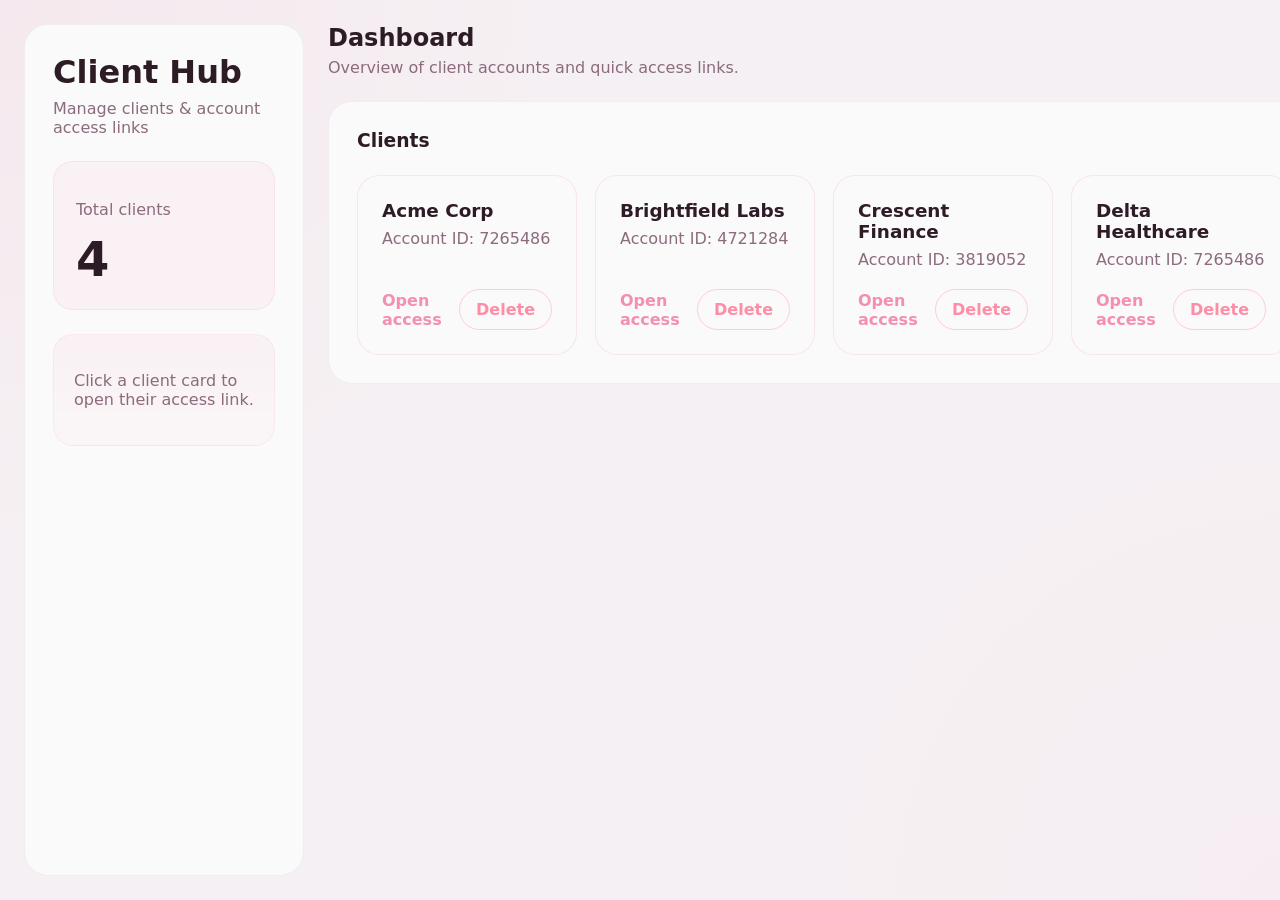
==== index.html @ 3ed431f4 "initial dashbord" ====
<!DOCTYPE html>
<html lang="en">
<head>
  <meta charset="UTF-8" />
  <meta name="viewport" content="width=device-width, initial-scale=1.0" />
  <title>Client Dashboard</title>
  <link rel="stylesheet" href="styles.css" />
</head>
<body>
  <div class="app-shell">
    <aside class="sidebar">
      <div class="brand">
        <h1>Client Hub</h1>
        <p>Manage clients & account access links</p>
      </div>
      <div class="stats-card">
        <p class="label">Total clients</p>
        <h2 id="client-count">0</h2>
      </div>
      <div class="notice">
        <p>Click a client card to open their access link.</p>
      </div>
    </aside>

    <main class="main-content">
      <header class="topbar">
        <div>
          <h2>Dashboard</h2>
          <p>Overview of client accounts and quick access links.</p>
        </div>
        <button id="add-client-btn">+ Add client</button>
      </header>

      <section class="section">
        <div class="section-heading">
          <h3>Clients</h3>
          <span id="client-status">Loading clients…</span>
        </div>
        <div id="client-grid" class="client-grid"></div>
      </section>
    </main>
  </div>

  <div id="modal" class="modal hidden">
    <div class="modal-panel">
      <button id="modal-close" class="close-btn">×</button>
      <h3>Add new client</h3>
      <form id="client-form">
        <label>
          Client name
          <input type="text" id="client-name" placeholder="e.g. Acme Corp" required />
        </label>
        <label>
          Account ID
          <input type="text" id="account-id" placeholder="e.g. 7265486" required />
        </label>
        <button type="submit" class="primary-btn">Save client</button>
      </form>
    </div>
  </div>

  <script src="script.js"></script>
</body>
</html>
---- styles.css ----
:root {
  color-scheme: light;
  --bg: #f5f0f3;
  --surface: #fafafa;
  --surface-2: #f0e8ec;
  --text: #2d1b26;
  --muted: #8b6b7d;
  --accent: #f48fb1;
  --accent-soft: rgba(244, 143, 177, 0.18);
  --danger: #ff8da6;
  --radius: 24px;
}

* {
  box-sizing: border-box;
}

html, body {
  margin: 0;
  min-height: 100%;
  font-family: Inter, system-ui, -apple-system, BlinkMacSystemFont, "Segoe UI", sans-serif;
  background: radial-gradient(circle at top left, rgba(244, 143, 177, 0.08), transparent 35%),
              radial-gradient(circle at bottom right, rgba(255, 186, 213, 0.05), transparent 30%),
              var(--bg);
  color: var(--text);
}

button, input {
  font: inherit;
}

button {
  border: none;
  cursor: pointer;
}

.app-shell {
  display: grid;
  grid-template-columns: 280px 1fr;
  min-height: 100vh;
  gap: 24px;
  padding: 24px;
}

.sidebar {
  background: rgba(250, 250, 250, 0.98);
  border: 1px solid rgba(0,0,0,0.05);
  border-radius: var(--radius);
  padding: 28px;
  display: flex;
  flex-direction: column;
  gap: 24px;
}

.brand h1 {
  margin: 0 0 8px;
  font-size: clamp(2rem, 2.4vw, 2.6rem);
}

.brand p {
  margin: 0;
  color: var(--muted);
}

.stats-card {
  background: rgba(244,143,177,0.08);
  border: 1px solid rgba(244,143,177,0.15);
  border-radius: 20px;
  padding: 22px;
}

.label {
  color: var(--muted);
  margin-bottom: 12px;
  display: block;
}

.stats-card h2 {
  margin: 0;
  font-size: 3rem;
}

.notice {
  background: linear-gradient(180deg, rgba(244,143,177,0.08), rgba(255,186,213,0.06));
  border: 1px solid rgba(244,143,177,0.12);
  padding: 20px;
  border-radius: 20px;
  color: var(--muted);
}

.main-content {
  display: flex;
  flex-direction: column;
  gap: 24px;
}

.topbar {
  display: flex;
  justify-content: space-between;
  align-items: center;
  gap: 16px;
}

.topbar h2 {
  margin: 0;
}

.topbar p {
  margin: 6px 0 0;
  color: var(--muted);
}

.primary-btn {
  background: var(--accent);
  color: white;
  padding: 14px 22px;
  border-radius: 999px;
  transition: transform 0.18s ease, box-shadow 0.18s ease;
}

.primary-btn:hover {
  transform: translateY(-1px);
  box-shadow: 0 18px 45px rgba(244,143,177,0.2);
}

.section {
  background: rgba(250, 250, 250, 0.98);
  border-radius: var(--radius);
  padding: 28px;
  border: 1px solid rgba(0,0,0,0.05);
}

.section-heading {
  display: flex;
  justify-content: space-between;
  align-items: center;
  gap: 16px;
  margin-bottom: 24px;
}

.section-heading h3 {
  margin: 0;
}

.client-grid {
  display: grid;
  grid-template-columns: repeat(5, minmax(220px, 1fr));
  gap: 18px;
}

.client-card {
  background: rgba(250,250,250,0.95);
  border: 1px solid rgba(244,143,177,0.2);
  border-radius: 22px;
  padding: 24px;
  min-height: 180px;
  display: flex;
  flex-direction: column;
  justify-content: space-between;
  transition: transform 0.18s ease, border-color 0.18s ease, background 0.18s ease;
}

.client-card:hover {
  transform: translateY(-4px);
  border-color: rgba(244,143,177,0.5);
  background: rgba(244,143,177,0.05);
}

.card-top {
  display: flex;
  justify-content: space-between;
  gap: 12px;
  align-items: flex-start;
}

.badge {
  color: white;
  background: rgba(255,255,255,0.08);
  padding: 8px 12px;
  border-radius: 999px;
  font-size: 0.82rem;
}

.client-name {
  margin: 0;
  font-size: 1.15rem;
}

.account-id {
  color: var(--muted);
  margin: 8px 0 0;
}

.card-footer {
  display: flex;
  justify-content: space-between;
  align-items: center;
  gap: 12px;
  margin-top: 20px;
}

.link-btn {
  color: var(--accent);
  text-decoration: none;
  font-weight: 600;
}

.delete-btn {
  background: transparent;
  color: var(--danger);
  border: 1px solid rgba(255,141,166,0.4);
  border-radius: 999px;
  padding: 10px 16px;
  font-weight: 600;
  transition: transform 0.18s ease, background 0.18s ease;
}

.delete-btn:hover {
  background: rgba(255,141,166,0.15);
  transform: translateY(-1px);
}

.link-btn:hover {
  text-decoration: underline;
}

@media (max-width: 900px) {
  .app-shell {
    grid-template-columns: 1fr;
  }
}

.modal {
  position: fixed;
  inset: 0;
  background: rgba(0, 0, 0, 0.55);
  display: grid;
  place-items: center;
  padding: 20px;
}

.hidden {
  display: none;
}

.modal-panel {
  width: min(520px, 100%);
  background: #fafafa;
  border-radius: 26px;
  border: 1px solid rgba(0,0,0,0.08);
  padding: 28px;
  box-shadow: 0 24px 90px rgba(0, 0, 0, 0.15);
}

.close-btn {
  background: transparent;
  color: var(--muted);
  font-size: 1.6rem;
  position: absolute;
  top: 18px;
  right: 18px;
}

#client-form {
  display: grid;
  gap: 16px;
  margin-top: 18px;
}

label {
  display: grid;
  gap: 8px;
  color: var(--muted);
}

input {
  background: rgba(244,143,177,0.03);
  border: 1px solid rgba(244,143,177,0.2);
  border-radius: 16px;
  color: var(--text);
  padding: 14px 16px;
}

input:focus {
  outline: 2px solid rgba(244,143,177,0.4);
}
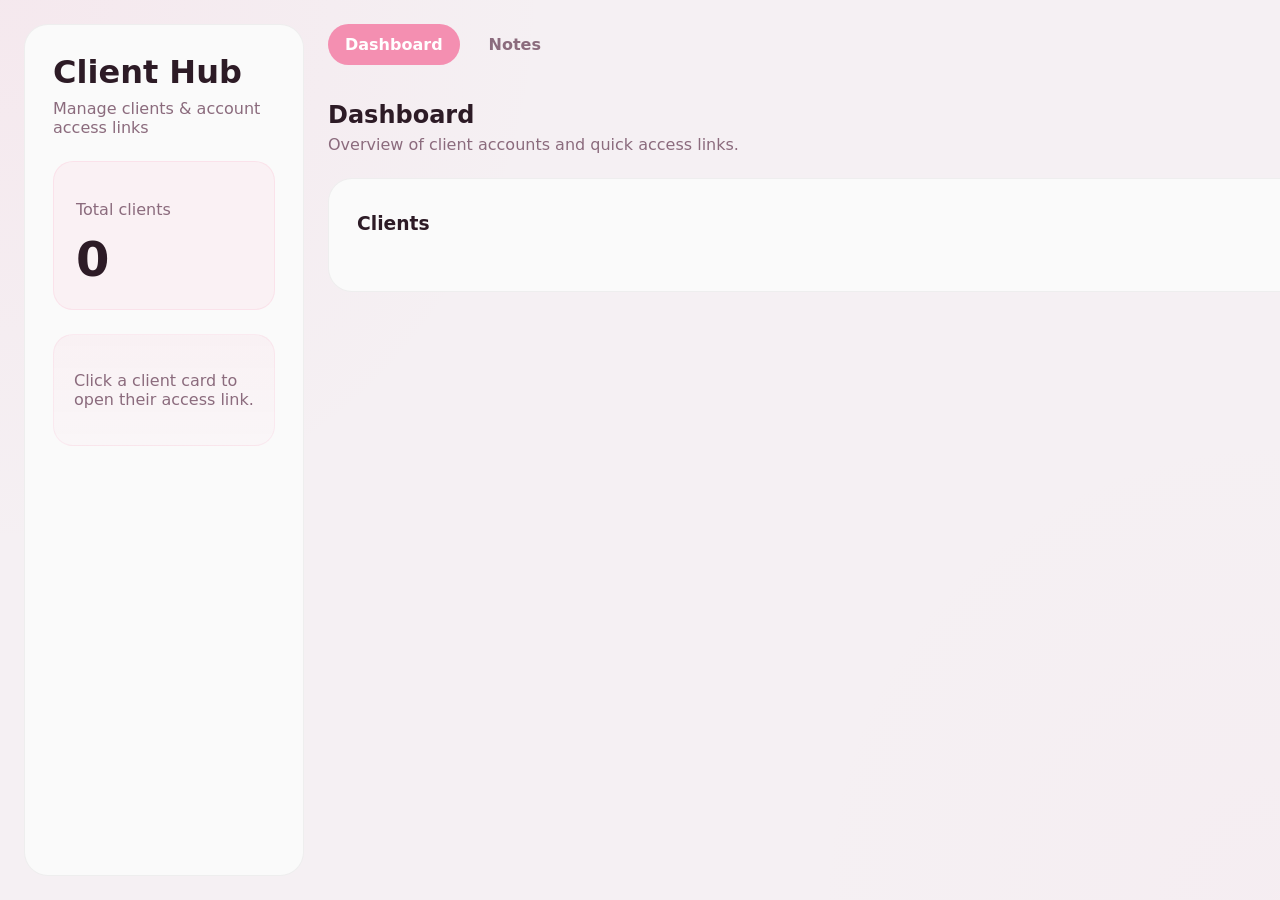
==== commit 38b80e71: "Added DB, Notes page" ====
--- a/index.html
+++ b/index.html
@@ -23,18 +23,22 @@
     </aside>
 
     <main class="main-content">
+      <nav class="top-nav" role="navigation" aria-label="Main">
+        <a href="index.html" class="tab active">Dashboard</a>
+        <a href="notes.html" class="tab">Notes</a>
+      </nav>
       <header class="topbar">
         <div>
           <h2>Dashboard</h2>
           <p>Overview of client accounts and quick access links.</p>
         </div>
-        <button id="add-client-btn">+ Add client</button>
+        <button id="add-client-btn" class="primary-btn">+ Add client</button>
       </header>
 
       <section class="section">
         <div class="section-heading">
           <h3>Clients</h3>
-          <span id="client-status">Loading clients…</span>
+          <span id="client-status" class="muted-chip">Loading clients…</span>
         </div>
         <div id="client-grid" class="client-grid"></div>
       </section>
@@ -42,9 +46,9 @@
   </div>
 
   <div id="modal" class="modal hidden">
-    <div class="modal-panel">
+      <div class="modal-panel">
       <button id="modal-close" class="close-btn">×</button>
-      <h3>Add new client</h3>
+      <h3 id="modal-title">Add new client</h3>
       <form id="client-form">
         <label>
           Client name
@@ -54,6 +58,17 @@
           Account ID
           <input type="text" id="account-id" placeholder="e.g. 7265486" required />
         </label>
+        <label>
+          Region
+          <select id="client-region">
+            <option value="">Unassigned</option>
+            <option value="SEA">SEA</option>
+            <option value="AU">AU</option>
+            <option value="APAC">APAC</option>
+            <option value="NA">NA</option>
+            <option value="EU">EU</option>
+          </select>
+        </label>
         <button type="submit" class="primary-btn">Save client</button>
       </form>
     </div>
--- a/styles.css
+++ b/styles.css
@@ -101,6 +101,148 @@
   gap: 16px;
 }
 
+.topbar-actions {
+  display: flex;
+  align-items: center;
+  gap: 12px;
+  position: relative;
+}
+
+
+.secondary-btn {
+  background: var(--surface);
+  color: var(--accent);
+  padding: 12px 18px;
+  border-radius: 999px;
+  border: 1px solid rgba(244,143,177,0.18);
+  font-weight: 700;
+  transition: background 0.15s ease, transform 0.12s ease, box-shadow 0.12s ease;
+}
+
+.secondary-btn:hover {
+  background: var(--accent-soft);
+  box-shadow: 0 8px 28px rgba(244,143,177,0.08);
+  transform: translateY(-1px);
+}
+
+.topbar-actions .active {
+  box-shadow: 0 6px 18px rgba(244,143,177,0.12);
+  border-color: rgba(244,143,177,0.18);
+}
+
+.filter-panel {
+  position: absolute;
+  right: 0;
+  top: calc(100% + 10px);
+  background: #fff;
+  border: 1px solid rgba(0,0,0,0.06);
+  border-radius: 14px;
+  padding: 12px;
+  width: 220px;
+  box-shadow: 0 12px 36px rgba(10,10,10,0.08);
+  z-index: 30;
+  display: flex;
+  flex-direction: column;
+  gap: 10px;
+}
+
+.filter-panel select {
+  width: 100%;
+  padding: 10px 12px;
+  border-radius: 12px;
+  border: 1px solid rgba(244,143,177,0.12);
+  background: linear-gradient(180deg, rgba(244,143,177,0.03), rgba(244,143,177,0.01));
+  -webkit-appearance: none;
+  appearance: none;
+  font: inherit;
+  color: var(--text);
+  background-image: linear-gradient(45deg, transparent 50%, var(--muted) 50%), linear-gradient(135deg, var(--muted) 50%, transparent 50%);
+  background-position: calc(100% - 18px) calc(1em + 2px), calc(100% - 13px) calc(1em + 2px);
+  background-size: 6px 6px, 6px 6px;
+  background-repeat: no-repeat;
+}
+  background-image: linear-gradient(45deg, transparent 50%, var(--muted) 50%), linear-gradient(135deg, var(--muted) 50%, transparent 50%);
+  background-position: calc(100% - 18px) calc(1em + 2px), calc(100% - 13px) calc(1em + 2px);
+  background-size: 6px 6px, 6px 6px;
+  background-repeat: no-repeat;
+}
+
+.filter-actions {
+  display: flex;
+  gap: 8px;
+  justify-content: flex-end;
+}
+
+@media (max-width: 700px) {
+  .filter-panel {
+    right: 8px;
+    left: 8px;
+    width: auto;
+  }
+}
+
+/* Top tabbed navigation */
+.top-nav {
+  display: flex;
+  gap: 12px;
+  align-items: center;
+  margin-bottom: 12px;
+}
+.top-nav .tab {
+  display: inline-block;
+  padding: 10px 16px;
+  border-radius: 999px;
+  background: transparent;
+  color: var(--muted);
+  text-decoration: none;
+  font-weight: 600;
+  border: 1px solid transparent;
+  transition: background 0.18s ease, color 0.18s ease, transform 0.12s ease;
+}
+.top-nav .tab:hover {
+  transform: translateY(-1px);
+}
+.top-nav .tab.active {
+  background: var(--accent);
+  color: white;
+  border-color: rgba(244,143,177,0.18);
+}
+
+/* Notes table styling */
+.notes-table {
+  width: 100%;
+  border-collapse: collapse;
+  background: rgba(250,250,250,0.95);
+  border-radius: 12px;
+  overflow: hidden;
+}
+.notes-table thead th {
+  text-align: left;
+  padding: 12px 16px;
+  background: rgba(244,143,177,0.04);
+  color: var(--muted);
+  font-weight: 700;
+  border-bottom: 1px solid rgba(0,0,0,0.04);
+}
+.notes-table td {
+  padding: 12px 16px;
+  vertical-align: top;
+  border-bottom: 1px solid rgba(0,0,0,0.03);
+}
+.notes-input {
+  width: 100%;
+  min-height: 80px;
+  padding: 10px 12px;
+  border-radius: 10px;
+  border: 1px solid rgba(244,143,177,0.12);
+  resize: vertical;
+  font: inherit;
+}
+.notes-table .primary-btn, .notes-table .delete-btn {
+  padding: 8px 12px;
+  font-size: 0.95rem;
+}
+
 .topbar h2 {
   margin: 0;
 }
@@ -148,6 +290,17 @@
   gap: 18px;
 }
 
+.region-group {
+  margin-bottom: 32px;
+}
+
+.region-heading {
+  margin-bottom: 18px;
+  font-size: 1.15rem;
+  font-weight: 700;
+  color: var(--text);
+}
+
 .client-card {
   background: rgba(250,250,250,0.95);
   border: 1px solid rgba(244,143,177,0.2);
@@ -158,6 +311,7 @@
   flex-direction: column;
   justify-content: space-between;
   transition: transform 0.18s ease, border-color 0.18s ease, background 0.18s ease;
+  position: relative;
 }
 
 .client-card:hover {
@@ -171,6 +325,23 @@
   justify-content: space-between;
   gap: 12px;
   align-items: flex-start;
+}
+
+.edit-btn {
+  position: absolute;
+  top: 12px;
+  right: 12px;
+  background: transparent;
+  border: 1px solid rgba(0,0,0,0.04);
+  padding: 6px 8px;
+  border-radius: 8px;
+  font-size: 0.95rem;
+  color: var(--muted);
+  cursor: pointer;
+}
+.edit-btn:hover {
+  color: var(--text);
+  transform: translateY(-1px);
 }
 
 .badge {
@@ -224,9 +395,152 @@
   text-decoration: underline;
 }
 
+.note-form {
+  display: grid;
+  gap: 16px;
+  margin-top: 18px;
+}
+
+.note-form textarea,
+.note-form select {
+  width: 100%;
+  padding: 12px 14px;
+  border-radius: 14px;
+  border: 1px solid rgba(244, 143, 177, 0.2);
+  background: rgba(244, 143, 177, 0.03);
+  color: var(--text);
+  font: inherit;
+}
+
+.note-form textarea {
+  resize: vertical;
+  min-height: 120px;
+}
+
+.pill,
+.muted-chip {
+  display: inline-flex;
+  align-items: center;
+  padding: 8px 12px;
+  border-radius: 999px;
+  background: rgba(244, 143, 177, 0.12);
+  color: var(--accent);
+  font-weight: 700;
+  font-size: 0.9rem;
+}
+
+.notes-list {
+  display: grid;
+  gap: 14px;
+}
+
+.note-card {
+  border: 1px solid rgba(244, 143, 177, 0.16);
+  border-radius: 14px;
+  padding: 12px;
+  background: rgba(255, 255, 255, 0.92);
+}
+
+.notes-columns {
+  display: flex;
+  gap: 18px;
+}
+
+.region-column {
+  flex: 1;
+  display: flex;
+  flex-direction: column;
+  gap: 12px;
+}
+
+.region-column h4 {
+  margin: 0 0 8px 0;
+  font-size: 1rem;
+  font-weight: 700;
+}
+
+.note-header {
+  display: flex;
+  justify-content: space-between;
+  gap: 10px;
+  align-items: flex-start;
+  margin-bottom: 8px;
+}
+
+.note-header h4 {
+  margin: 0 0 4px;
+  font-size: 1rem;
+}
+
+.note-header p {
+  margin: 0;
+  color: var(--muted);
+  font-size: 0.95rem;
+}
+
+.priority-badge {
+  padding: 6px 10px;
+  border-radius: 999px;
+  font-size: 0.8rem;
+  font-weight: 700;
+  color: white;
+}
+
+.priority-normal {
+  background: #8aaef2;
+}
+
+.priority-high {
+  background: #f4b942;
+}
+
+.priority-urgent {
+  background: #ff7c86;
+}
+
+.note-body {
+  margin: 0 0 12px;
+  color: var(--text);
+  line-height: 1.6;
+}
+
+.note-footer {
+  display: flex;
+  justify-content: space-between;
+  align-items: center;
+  gap: 10px;
+  color: var(--muted);
+  font-size: 0.9rem;
+}
+
+.empty-state {
+  padding: 20px;
+  border: 1px dashed rgba(244, 143, 177, 0.3);
+  border-radius: 16px;
+  text-align: center;
+  color: var(--muted);
+  background: rgba(244, 143, 177, 0.04);
+}
+
 @media (max-width: 900px) {
   .app-shell {
     grid-template-columns: 1fr;
+  }
+
+  .notes-layout {
+    grid-template-columns: 1fr;
+  }
+}
+
+@media (max-width: 600px) {
+  .form-row {
+    grid-template-columns: 1fr;
+  }
+
+  .note-header,
+  .note-footer {
+    flex-direction: column;
+    align-items: flex-start;
   }
 }
 
